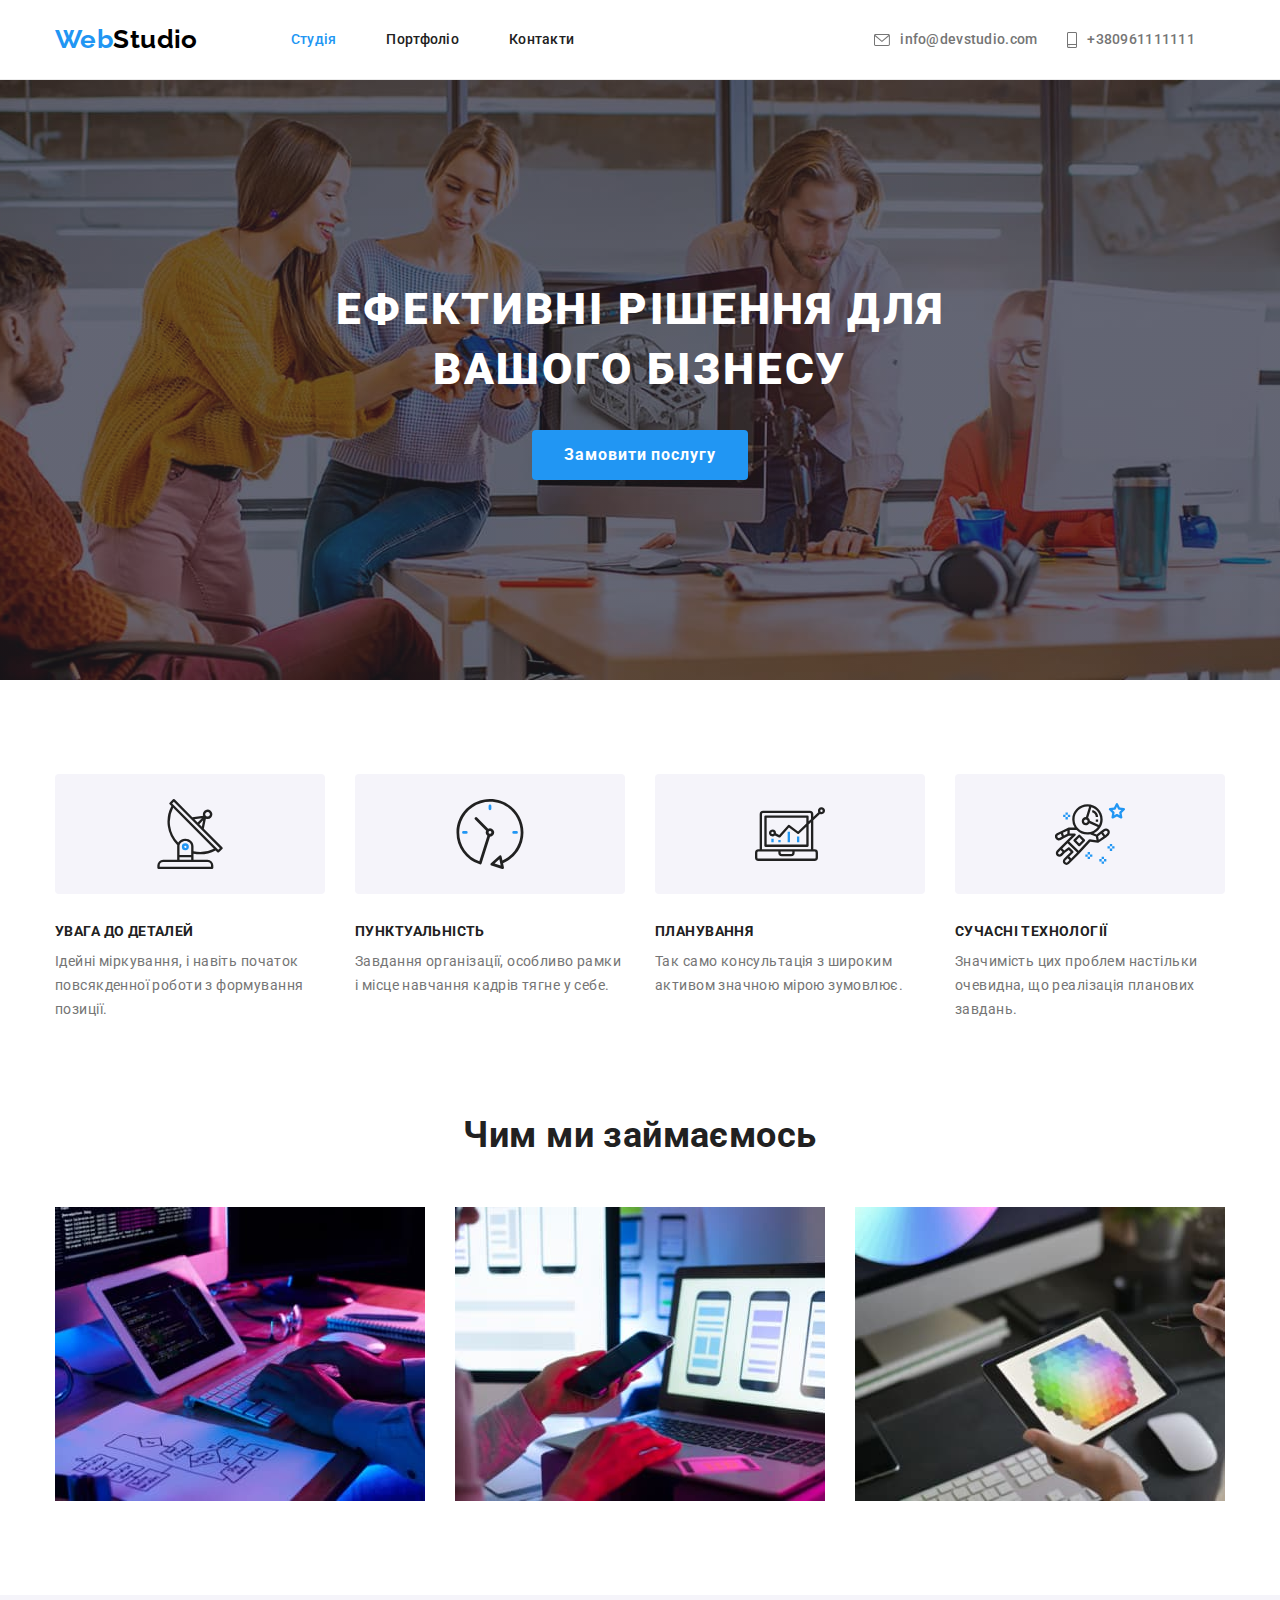
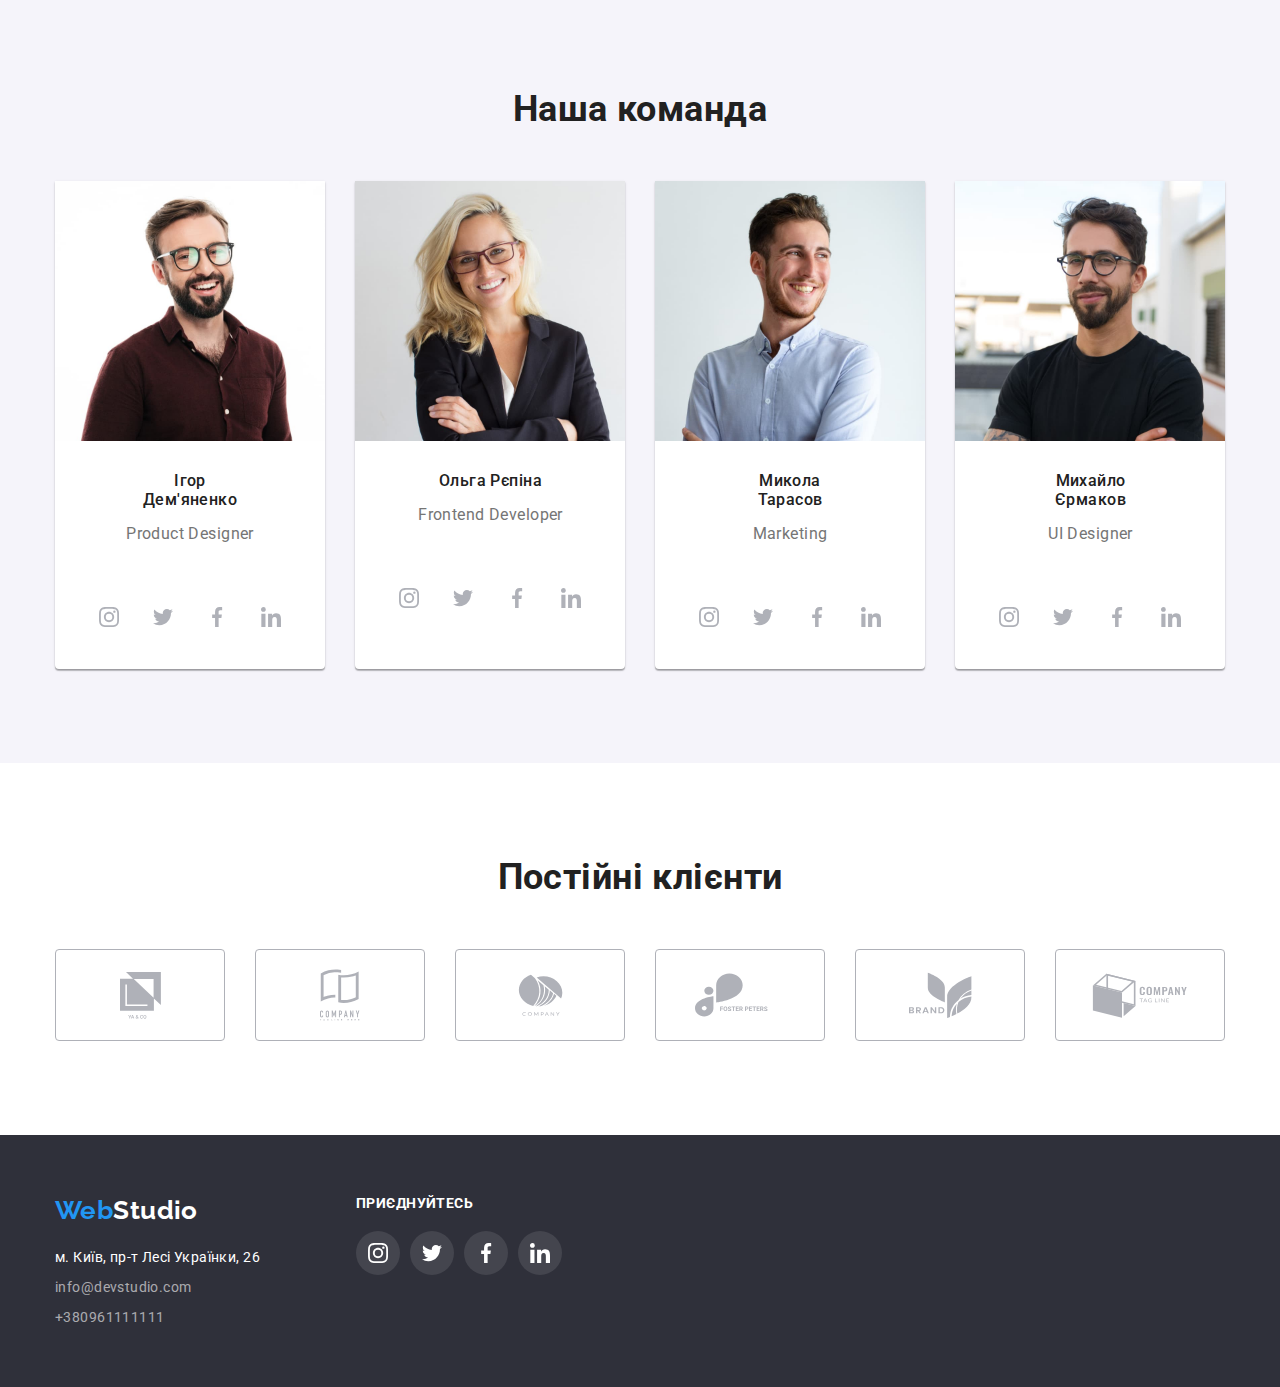
==== index.html @ bdd62e25 "cloned hw#4" ====
<!DOCTYPE html>
<html lang="uk">
  <head>
    <meta charset="UTF-8" />
    <meta http-equiv="X-UA-Compatible" content="IE=edge" />
    <meta name="viewport" content="width=device-width, initial-scale=1.0" />
    <title>Document</title>
    <link rel="preconnect" href="https://fonts.googleapis.com" />
    <link rel="preconnect" href="https://fonts.gstatic.com" crossorigin />
    <link
      href="https://fonts.googleapis.com/css2?family=Raleway:wght@700&family=Roboto:wght@400;500;700;900&display=swap"
      rel="stylesheet"
    />
    <link
      rel="stylesheet"
      href="https://cdnjs.cloudflare.com/ajax/libs/modern-normalize/1.1.0/modern-normalize.min.css"
    />
    <link rel="stylesheet" href="./css/styles.css" />
  </head>
  <body>
    <!-- HEADER -->
    <header class="header">
      <div class="container">
        <nav class="header-nav">
          <a lang="en" href="./index.html" class="logo"
            >Web<span class="logo-black">Studio</span></a
          >
          <ul class="list header-list">
            <li class="item"><a class="link current" href="">Студія</a></li>
            <li class="item"><a class="link" href="./portfolio.html">Портфоліо</a></li>
            <li class="item"><a class="link" href="">Контакти</a></li>
          </ul>
          <ul class="list header-nav">
            <li class="item">
              <a class="contacts" href="mailto:info@devstudio.com">
                <svg class="header-list-icon" width="16" height="12">
                  <use href="./images/icons.svg#icon-mail"></use>
                </svg>
                <span class="header-list-textspan">info@devstudio.com</span></a
              >
            </li>
            <li class="item">
              <a class="contacts" href="tel:+380961111111">
                <svg class="header-list-icon" width="10" height="16">
                  <use href="./images/icons.svg#icon-phone"></use>
                </svg>
                <span class="header-list-textspan">+380961111111</span></a
              >
            </li>
          </ul>
        </nav>
      </div>
    </header>
    <!-- MAIN -->
    <main>
      <!-- HERO -->
      <section class="hero">
        <div class="container">
          <h1 class="hero-title">Ефективні рішення для вашого бізнесу</h1>
          <button type="button" class="button">Замовити послугу</button>
        </div>
      </section>
      <!-- FEATURES -->
      <section class="features">
        <div class="container">
          <h2 class="advantages">Наші переваги</h2>
          <ul class="list features-list">
            <li class="features-list-item">
              <div class="features-icon">
                <svg class="features-icon-svg" width="70" height="70">
                  <use href="./images/icons.svg#icon-antenna"></use>
                </svg>
              </div>
              <h3 class="features-title">УВАГА ДО ДЕТАЛЕЙ</h3>
              <p class="features-text">
                Ідейні міркування, і навіть початок повсякденної роботи з формування позиції.
              </p>
            </li>
            <li class="features-list-item">
              <div class="features-icon">
                <svg class="features-icon-svg" width="70" height="70">
                  <use href="./images/icons.svg#icon-clock"></use>
                </svg>
              </div>
              <h3 class="features-title">ПУНКТУАЛЬНІСТЬ</h3>
              <p class="features-text">
                Завдання організації, особливо рамки і місце навчання кадрів тягне у себе.
              </p>
            </li>
            <li class="features-list-item">
              <div class="features-icon">
                <svg class="features-icon-svg" width="70" height="70">
                  <use href="./images/icons.svg#icon-diagram"></use>
                </svg>
              </div>
              <h3 class="features-title">ПЛАНУВАННЯ</h3>
              <p class="features-text">
                Так само консультація з широким активом значною мірою зумовлює.
              </p>
            </li>
            <li class="features-list-item">
              <div class="features-icon">
                <svg class="features-icon-svg" width="70" height="70">
                  <use href="./images/icons.svg#icon-astronaut"></use>
                </svg>
              </div>
              <h3 class="features-title">СУЧАСНІ ТЕХНОЛОГІЇ</h3>
              <p class="features-text">
                Значимість цих проблем настільки очевидна, що реалізація планових завдань.
              </p>
            </li>
          </ul>
        </div>
      </section>
      <!-- WORK -->
      <section class="work-section">
        <div class="container">
          <h2 class="work">Чим ми займаємось</h2>
          <ul class="list work-list">
            <li class="item">
              <img src="./images/scheme.jpg" alt="людина набирає текст за компютером" width="370" />
            </li>
            <li class="item">
              <img
                src="./images/phone.jpg"
                alt="людина перевіряє налаштування в телефоні"
                width="370"
              />
            </li>
            <li class="item">
              <img src="./images/gamma.jpg" alt="людина вибирає колір з палітри" width="370" />
            </li>
          </ul>
        </div>
      </section>
      <!-- TEAM -->
      <section class="team">
        <div class="container">
          <h2 class="team-our">Наша команда</h2>
          <ul class="list team-list">
            <li class="item">
              <img src="./images/ihor.jpg" alt="фотографія чоловіка" width="270" />
              <div class="player-one">
                <h3 class="name">Ігор Дем'яненко</h3>
                <p class="position">Product Designer</p>
              </div>
              <ul class="list team-list-social">
                <li class="team-item-social">
                  <a class="team-link-social" href="">
                    <svg width="20" height="20" class="team-social-logo">
                      <use href="./images/icons.svg#icon-instagram"></use></svg
                  ></a>
                </li>
                <li class="team-item-social">
                  <a class="team-link-social" href="">
                    <svg width="20" height="20" class="team-social-logo">
                      <use href="./images/icons.svg#icon-twitter"></use></svg
                  ></a>
                </li>
                <li class="team-item-social">
                  <a class="team-link-social" href="">
                    <svg width="20" height="20" class="team-social-logo">
                      <use href="./images/icons.svg#icon-facebook"></use></svg
                  ></a>
                </li>
                <li class="team-item-social">
                  <a class="team-link-social" href="">
                    <svg width="20" height="20" class="team-social-logo">
                      <use href="./images/icons.svg#icon-linkedin"></use></svg
                  ></a>
                </li>
              </ul>
            </li>

            <li class="item">
              <img src="./images/olga.jpg" alt="фотографія жінки" width="270" />
              <div class="player-two">
                <h3 class="name">Ольга Рєпіна</h3>
                <p class="position">Frontend Developer</p>
              </div>
              <ul class="list team-list-social">
                <li class="team-item-social">
                  <a class="team-link-social" href="">
                    <svg width="20" height="20" class="team-social-logo">
                      <use href="./images/icons.svg#icon-instagram"></use></svg
                  ></a>
                </li>
                <li class="team-item-social">
                  <a class="team-link-social" href="">
                    <svg width="20" height="20" class="team-social-logo">
                      <use href="./images/icons.svg#icon-twitter"></use></svg
                  ></a>
                </li>
                <li class="team-item-social">
                  <a class="team-link-social" href="">
                    <svg width="20" height="20" class="team-social-logo">
                      <use href="./images/icons.svg#icon-facebook"></use></svg
                  ></a>
                </li>
                <li class="team-item-social">
                  <a class="team-link-social" href="">
                    <svg width="20" height="20" class="team-social-logo">
                      <use href="./images/icons.svg#icon-linkedin"></use></svg
                  ></a>
                </li>
              </ul>
            </li>
            <li class="item">
              <img src="./images/mikola.jpg" alt="фотографія чоловіка" width="270" />
              <div class="player-three">
                <h3 class="name">Микола Тарасов</h3>
                <p class="position">Marketing</p>
              </div>
              <ul class="list team-list-social">
                <li class="team-item-social">
                  <a class="team-link-social" href="">
                    <svg width="20" height="20" class="team-social-logo">
                      <use href="./images/icons.svg#icon-instagram"></use></svg
                  ></a>
                </li>
                <li class="team-item-social">
                  <a class="team-link-social" href="">
                    <svg width="20" height="20" class="team-social-logo">
                      <use href="./images/icons.svg#icon-twitter"></use></svg
                  ></a>
                </li>
                <li class="team-item-social">
                  <a class="team-link-social" href="">
                    <svg width="20" height="20" class="team-social-logo">
                      <use href="./images/icons.svg#icon-facebook"></use></svg
                  ></a>
                </li>
                <li class="team-item-social">
                  <a class="team-link-social" href="">
                    <svg width="20" height="20" class="team-social-logo">
                      <use href="./images/icons.svg#icon-linkedin"></use></svg
                  ></a>
                </li>
              </ul>
            </li>
            <li class="item">
              <img src="./images/mihailo.jpg" alt="фотографія чоловіка" width="270" />
              <div class="player-four">
                <h3 class="name">Михайло Єрмаков</h3>
                <p class="position">UI Designer</p>
              </div>
              <ul class="list team-list-social">
                <li class="team-item-social">
                  <a class="team-link-social" href="">
                    <svg width="20" height="20" class="team-social-logo">
                      <use href="./images/icons.svg#icon-instagram"></use></svg
                  ></a>
                </li>
                <li class="team-item-social">
                  <a class="team-link-social" href="">
                    <svg width="20" height="20" class="team-social-logo">
                      <use href="./images/icons.svg#icon-twitter"></use></svg
                  ></a>
                </li>
                <li class="team-item-social">
                  <a class="team-link-social" href="">
                    <svg width="20" height="20" class="team-social-logo">
                      <use href="./images/icons.svg#icon-facebook"></use></svg
                  ></a>
                </li>
                <li class="team-item-social">
                  <a class="team-link-social" href="">
                    <svg width="20" height="20" class="team-social-logo">
                      <use href="./images/icons.svg#icon-linkedin"></use></svg
                  ></a>
                </li>
              </ul>
            </li>
          </ul>
        </div>
      </section>
      <!-- CLIENTS -->
      <section class="clients">
        <div class="container">
          <h2 class="clients-title">Постійні клієнти</h2>
          <ul class="list clients-list">
            <li class="item clients-list-item">
              <a class="clients-list-link" href=""
                ><svg class="clients-item" width="41" height="47">
                  <use class="use" href="./images/icons.svg#icon-company_1"></use></svg
              ></a>
            </li>
            <li class="item clients-list-item">
              <a class="clients-list-link" href="">
                <svg class="clients-item" width="40" height="52">
                  <use href="./images/icons.svg#icon-company_2"></use></svg
              ></a>
            </li>
            <li class="item clients-list-item">
              <a class="clients-list-link" href="">
                <svg class="clients-item" width="45" height="42">
                  <use href="./images/icons.svg#icon-company_3"></use></svg
              ></a>
            </li>
            <li class="item clients-list-item">
              <a class="clients-list-link" href="">
                <svg class="clients-item" width="90" height="46">
                  <use href="./images/icons.svg#icon-company_6"></use></svg
              ></a>
            </li>
            <li class="item clients-list-item">
              <a class="clients-list-link" href="">
                <svg class="clients-item" width="63" height="47">
                  <use href="./images/icons.svg#icon-company_4"></use></svg
              ></a>
            </li>
            <li class="item clients-list-item">
              <a class="clients-list-link" href="">
                <svg class="clients-item" width="104" height="45">
                  <use href="./images/icons.svg#icon-company_5"></use></svg
              ></a>
            </li>
          </ul>
        </div>
      </section>
    </main>
    <!-- FOOTER -->
    <footer class="footer">
      <div class="container footer-common-container">
        <div class="footer-nav-left">
          <a lang="en" href="./index.html" class="logo-footer"
            >Web<span class="logo-white">Studio</span></a
          >
          <address>
            <ul class="footer-list-left list">
              <li>
                <a
                  class="footer-adress-geo"
                  href="https://www.google.com/maps/place/%D0%B1%D1%83%D0%BB.+%D0%9B%D0%B5%D1%81%D0%B8+%D0%A3%D0%BA%D1%80%D0%B0%D0%B8%D0%BD%D0%BA%D0%B8,+26,+%D0%9A%D0%B8%D0%B5%D0%B2,+02000/@50.4265807,30.5361971,17z/data=!3m1!4b1!4m5!3m4!1s0x40d4cf0e033ecbe9:0x57a4dffefec77da0!8m2!3d50.4265807!4d30.5383858"
                  target="_blank"
                  rel="noopener noreferrer"
                  >м. Київ, пр-т Лесі Українки, 26</a
                >
              </li>
              <li>
                <a href="mailto:info@devstudio.com" class="footer-adress-mail"
                  >info@devstudio.com</a
                >
              </li>
              <li><a href="tel:+380961111111" class="footer-adress-tel">+380961111111</a></li>
            </ul>
          </address>
        </div>
        <div class="footer-nav-right">
          <h3 class="footer-title-right">Приєднуйтесь</h3>
          <ul class="footer-list-right list">
            <li class="item footer-item-social">
              <a class="footer-link-social" href="">
                <svg class="footer-item-icon" width="20" height="20">
                  <use href="./images/icons.svg#icon-instagram"></use></svg
              ></a>
            </li>
            <li class="item footer-item-social">
              <a class="footer-link-social" href="">
                <svg class="footer-item-icon" width="20" height="20">
                  <use href="./images/icons.svg#icon-twitter"></use></svg
              ></a>
            </li>
            <li class="item footer-item-social">
              <a class="footer-link-social" href="">
                <svg class="footer-item-icon" width="20" height="20">
                  <use href="./images/icons.svg#icon-facebook"></use></svg
              ></a>
            </li>
            <li class="item footer-item-social">
              <a class="footer-link-social" href="">
                <svg class="footer-item-icon" width="20" height="20">
                  <use href="./images/icons.svg#icon-linkedin"></use></svg
              ></a>
            </li>
          </ul>
        </div>
      </div>
    </footer>
  </body>
</html>
---- css/styles.css ----
:root {
  --primary-text-color: #212121;
  --title-text-color: #757575;
  --accent-color: #2196f3;
  --secondary-text-color: #ffffff;
  --secondary-bkg-color: #f5f4fa;
  --secondary-logo-color: #000000;
  --primary-telmail-color: rgba(255, 255, 255, 0.6);
  --additional-items-color: #afb1b8;
}
body {
  box-sizing: border-box;
  font-size: 14px;
  margin: 0;
  padding: 0;
  color: var(--primary-text-color);
  font-family: 'Roboto', sans-serif;
  letter-spacing: 0.03em;
}
h1,
h2,
h3,
h4,
h5,
h6,
p {
  margin: 0;
}
html,
body {
  margin: 0;
  padding: 0;
}
img {
  display: block;
  max-width: 100%;
  height: auto;
  margin: 0;
}
.container {
  margin-left: auto;
  margin-right: auto;
  width: 1200px;
  padding: 0 15px;
}
/* HEADER */
.header {
  background-color: var(--secondary-text-color);
  border-bottom: 1px solid #ececec;
  height: 80px;
}
.header-list .link {
  display: block;
  padding-top: 32px;
  padding-bottom: 32px;
}

.header-nav .contacts {
  display: flex;
  padding-top: 32px;
  padding-bottom: 32px;
  align-items: center;
}
.list {
  list-style: none;
  padding: 0;
  margin: 0;
}

.logo {
  display: block;
  color: var(--accent-color);
  text-decoration: none;
  font-family: Raleway, sans-serif;
  font-weight: 700;
  font-size: 26px;
  line-height: 1.19;
  padding-top: 24px;
  padding-bottom: 25px;
}
.link.current {
  color: var(--accent-color);
  text-decoration: none;
}
.logo-black {
  color: var(--secondary-logo-color);
}
.header-list {
  display: flex;
  margin-left: 93px;
}

.header-list .item:not(:last-child) {
  margin-right: 50px;
}
.header-nav {
  display: flex;
  align-items: center;
}
.link {
  color: var(--primary-text-color);
  text-decoration: none;
  letter-spacing: 0.02em;
  font-weight: 500;
  font-size: 14px;
  line-height: 1.14;
}

.link:hover,
.link:focus {
  color: var(--accent-color);
}
.header-nav {
  display: flex;
  margin-left: auto;
}
.header-nav .item {
  margin-right: 30px;
}
.contacts {
  color: var(--title-text-color);
  text-decoration: none;
  letter-spacing: 0.02em;
  font-weight: 500;
  font-size: 14px;
  line-height: 1.14;
}

.contacts:hover,
.contacts:focus {
  color: var(--accent-color);
}
.contacts-icon {
  margin-right: 10px;
}
.contacts:hover .header-list-icon,
.contacts:focus .header-list-icon {
  fill: var(--accent-color);
}
.header-list-icon {
  margin-right: 10px;
  fill: var(--title-text-color);
}
/* MAIN HERO */
.hero {
  max-width: 1600px;
  height: 600px;
  margin: 0 auto;
  background-image: linear-gradient(to right, rgba(47, 48, 58, 0.4), rgba(47, 48, 58, 0.4)),
    url(../images/overlay.jpg);
  background-repeat: no-repeat;
  background-position: center;
  background-size: cover;
  text-align: center;
  padding-top: 200px;
  padding-bottom: 200px;
  background-color: #2f303a;
}

.hero-title {
  color: var(--secondary-text-color);
  font-weight: 900;
  font-size: 44px;
  line-height: 1.36;

  letter-spacing: 0.06em;
  text-transform: uppercase;
  margin: auto;
  width: 696px;
}
.button {
  color: var(--secondary-text-color);
  background-color: var(--accent-color);
  font-weight: 700;
  font-size: 16px;
  line-height: 1.88;
  cursor: pointer;
  align-items: center;
  text-align: center;
  letter-spacing: 0.06em;
  font-family: inherit;
  border-radius: 4px;
  padding: 10px 32px;
  min-width: 216px;
  border: 0px;
  margin-top: 30px;
}
.button:hover,
.button:focus {
  color: var(--secondary-text-color);
  background-color: #188ce8;
}
/* FEATURES */

.features {
  padding-top: 94px;
  padding-bottom: 94px;
}
.features-list {
  display: flex;
}
.features-list-item {
  display: block;
  width: 270px;
  border-radius: 4px;
}
.features-list-item:not(:last-child) {
  margin-right: 30px;
}
.features-icon {
  display: flex;
  justify-content: center;
  align-items: center;
  width: 270px;
  height: 120px;
  margin-bottom: 30px;
  background-color: var(--secondary-bkg-color);
  border-radius: 4px;
}


.advantages {
  visibility: hidden;
  pointer-events: none;
  position: absolute;
}
.features-title {
  font-size: 14px;
  line-height: 1.14;
  text-transform: uppercase;
  margin-top: 0;
  margin-bottom: 10px;
}
.features-text {
  color: var(--title-text-color);
  font-size: 14px;
  line-height: 1.7;
  margin-top: 0;
  margin-bottom: 0;
}
/* WORKS */

.work {
  font-size: 36px;
  line-height: 1.16;
  text-align: center;
  margin-top: 0;
  margin-bottom: 50px;
}
.work-section {
  padding-bottom: 94px;
}
.work-list {
  display: flex;
}
.work-list .item {
  margin-right: 30px;
}
.work-list .item:nth-child(3n) {
  margin-right: 0;
}
/* TEAM */

.team-our {
  font-size: 36px;
  line-height: 1.16;
  text-align: center;
  padding-bottom: 0;
  margin-top: 0;
  margin-bottom: 50px;
}
.player-one,
.player-three {
  padding: 30px 70px;
}
.player-two {
  padding: 30px 61px 30px 62px;
}
.player-four {
  padding: 30px 62px 30px 63px;
}
.team {
  padding-bottom: 94px;
  padding-top: 94px;
}
.team-list {
  display: flex;
}
.team-list .item {
  margin-right: 30px;
  background-color: var(--secondary-text-color);
  box-shadow: 0px 1px 3px rgba(0, 0, 0, 0.12), 0px 1px 1px rgba(0, 0, 0, 0.14), 0px 2px 1px rgba(0, 0, 0, 0.2);
  border-radius: 0px 0px 4px 4px;
}
.team-list .item:nth-child(4n) {
  margin-right: 0;
}
.position {
  margin-top: 10px;
}
.team:nth-child(2n) {
  background-color: var(--secondary-bkg-color);
}
.name {
  font-weight: 500;
  font-size: 16px;
  line-height: 1.19;
  text-align: center;
}
.position {
  color: var(--title-text-color);
  font-size: 16px;
  line-height: 1.9;
  text-align: center;
}
.team-list-social {
  display: flex;
  justify-content: center;
  padding: 16px 32px 30px 32px;
  gap: 10px;
}
 .team-link-social {
  fill: var(--additional-items-color);
  display: flex;
  justify-content: center;
  align-items: center;
  width: 44px;
  height: 44px;
}
.team-link-social:hover,
.team-link-social:focus {
  fill: var(--secondary-text-color);
  border-radius: 50%;
  background-color: var(--accent-color);
}

/* CLIENTS */
.clients {
  padding: 94px 0;
}
.clients-title {
  font-size: 36px;
  line-height: 1.16;
  text-align: center;
  margin-bottom: 50px;
}
.clients-list {
  display: flex;
}
.clients-list-link {
  display: flex;
  justify-content: center;
  align-items: center;
  width: 170px;
  height: 92px;
  border: 1px solid var(--additional-items-color);
  border-radius: 4px;
}
.clients-list-item + .clients-list-item {
  margin-left: 30px;
}
.clients .clients-item {
  fill: var(--additional-items-color);
}
.clients-list-link:hover,
.clients-list-link:focus {
  border: 1px solid var(--accent-color);
}
.clients-list-link:hover .clients-item,
.clients-list-link:focus .clients-item {
  fill: var(--accent-color);
}

/* FOOTER */
.footer-list-left {
  display: inline-block;
  font-weight: 400;
  font-size: 14px;
  line-height: 1.7;
  letter-spacing: 0.03em;
  font-style: normal;
}
.footer-common-container {
  display: flex;
}
.footer {
  padding: 60px 0 60px 0;
  background-color: #2f303a;
}
.footer-adress-mail {
  display: block;
  width: 231px;
  height: 21px;
  color: var(--primary-telmail-color);
  text-decoration: none;
  margin-bottom: 9px;
}
.footer-adress-tel {
  display: block;
  width: 231px;
  height: 21px;
  color: var(--primary-telmail-color);
  text-decoration: none;
}
.logo-white {
  margin-bottom: 20px;
  color: var(--secondary-text-color);
  display: inline-block;
}
.logo-footer {
  display: inline-block;
  width: 145px;
  height: 31px;
  color: var(--accent-color);
  text-decoration: none;
  font-family: 'Raleway', sans-serif;
  font-weight: 700;
  font-size: 26px;
  line-height: 1.19;
  margin-bottom: 20px;
}
.footer-nav-right {
  margin-left: 70px;
}
.footer-list-right {
  display: flex;
  width: 206px;
}
.footer-item-icon {
  fill: var(--secondary-text-color);
}
.footer-link-social {
  
  display: flex;
  justify-content: center;
  align-items: center;
  width: 44px;
  height: 44px;
}
.footer-link-social:hover,
.footer-link-social:focus {
  background-color: var(--accent-color);
  border-radius: 50%;
}
.footer-list-right .item {
  display: inline-block;
  min-width: 44px;
  min-height: 44px;
  background-repeat: no-repeat;
  background-position: center;
  background-size: contain;
  background-color: rgba(255, 255, 255, 0.1);
  border-radius: 50%;
  background-position: center;
}
.footer-list-right .item + .item {
  margin-left: 10px;
}
.footer-adress-geo {
  display: inline-block;
  width: 231px;
  height: 21px;
  margin-bottom: 9px;
  color: var(--secondary-text-color);
    text-decoration: none;
}
.footer-title-right {
  margin-top: 0;
  font-style: normal;
  font-weight: 700;
  font-size: 14px;
  line-height: 16px;
  letter-spacing: 0.03em;
  text-transform: uppercase;
  margin-bottom: 20px;
  color: #ffffff;
}

/* PORTFOLIO */
.portfolio-title {
}
.upper-list {
  display: flex;
  justify-content: center;
}
.upper-list .item {
  margin-left: 8px;
  margin-bottom: 50px;
}
.upper-list .item:hover,
.upper-list .item:focus {
  border-radius: 4px;
  box-shadow: 0px 3px 1px rgba(0, 0, 0, 0.1), 0px 1px 2px rgba(0, 0, 0, 0.08),
    0px 2px 2px rgba(0, 0, 0, 0.12);
}
.border {
  border: 1px solid #eeeeee;
  border-top: 0;
  padding: 20px 24px;
}
.upper-list .item + .item {
  margin-right: 0;
}
.portfolio-section {
  padding-top: 94px;
  padding-bottom: 94px;
}
.lower-list {
  display: flex;
  flex-wrap: wrap;
}
.lower-list .item {
  width: 370px;
  margin-right: 30px;
  margin-bottom: 30px;
}
.lower-list .reference {
  display: block;
}
.lower-list .reference:hover,
.lower-list .reference:focus {
  box-shadow: 0px 1px 1px rgba(0, 0, 0, 0.12), 0px 4px 4px rgba(0, 0, 0, 0.06),
    1px 4px 6px rgba(0, 0, 0, 0.16);
}
.lower-list .item:nth-child(3n) {
  margin-right: 0;
}
.lower-list .item:nth-last-child(-n + 3) {
  margin-bottom: 0;
}
.img {
  display: block;
  margin-bottom: 0;
}
.portfolio-list {
  color: var(--primary-text-color);
  background-color: var(--secondary-bkg-color);
  font-family: inherit;
  font-weight: 500;
  font-size: 16px;
  line-height: 1.62;
  text-align: center;
  letter-spacing: 0.03em;
  cursor: pointer;
  border: 0;
  border-radius: 4px;
  padding: 6px 22px;
}
.portfolio-list:hover,
.portfolio-list:focus {
  color: var(--secondary-text-color);
  background-color: var(--accent-color);
}
.portfolio-hidden {
  visibility: hidden;
  pointer-events: none;
  position: absolute;
}
.portfolio-title {
  font-size: 18px;
  line-height: 2;
  letter-spacing: 0.06em;
  color: var(--primary-text-color);
}
.portfolio-text {
  font-size: 16px;
  line-height: 1.9;
  letter-spacing: 0.03em;
  color: var(--title-text-color);
}
.reference {
  text-decoration: none;
}
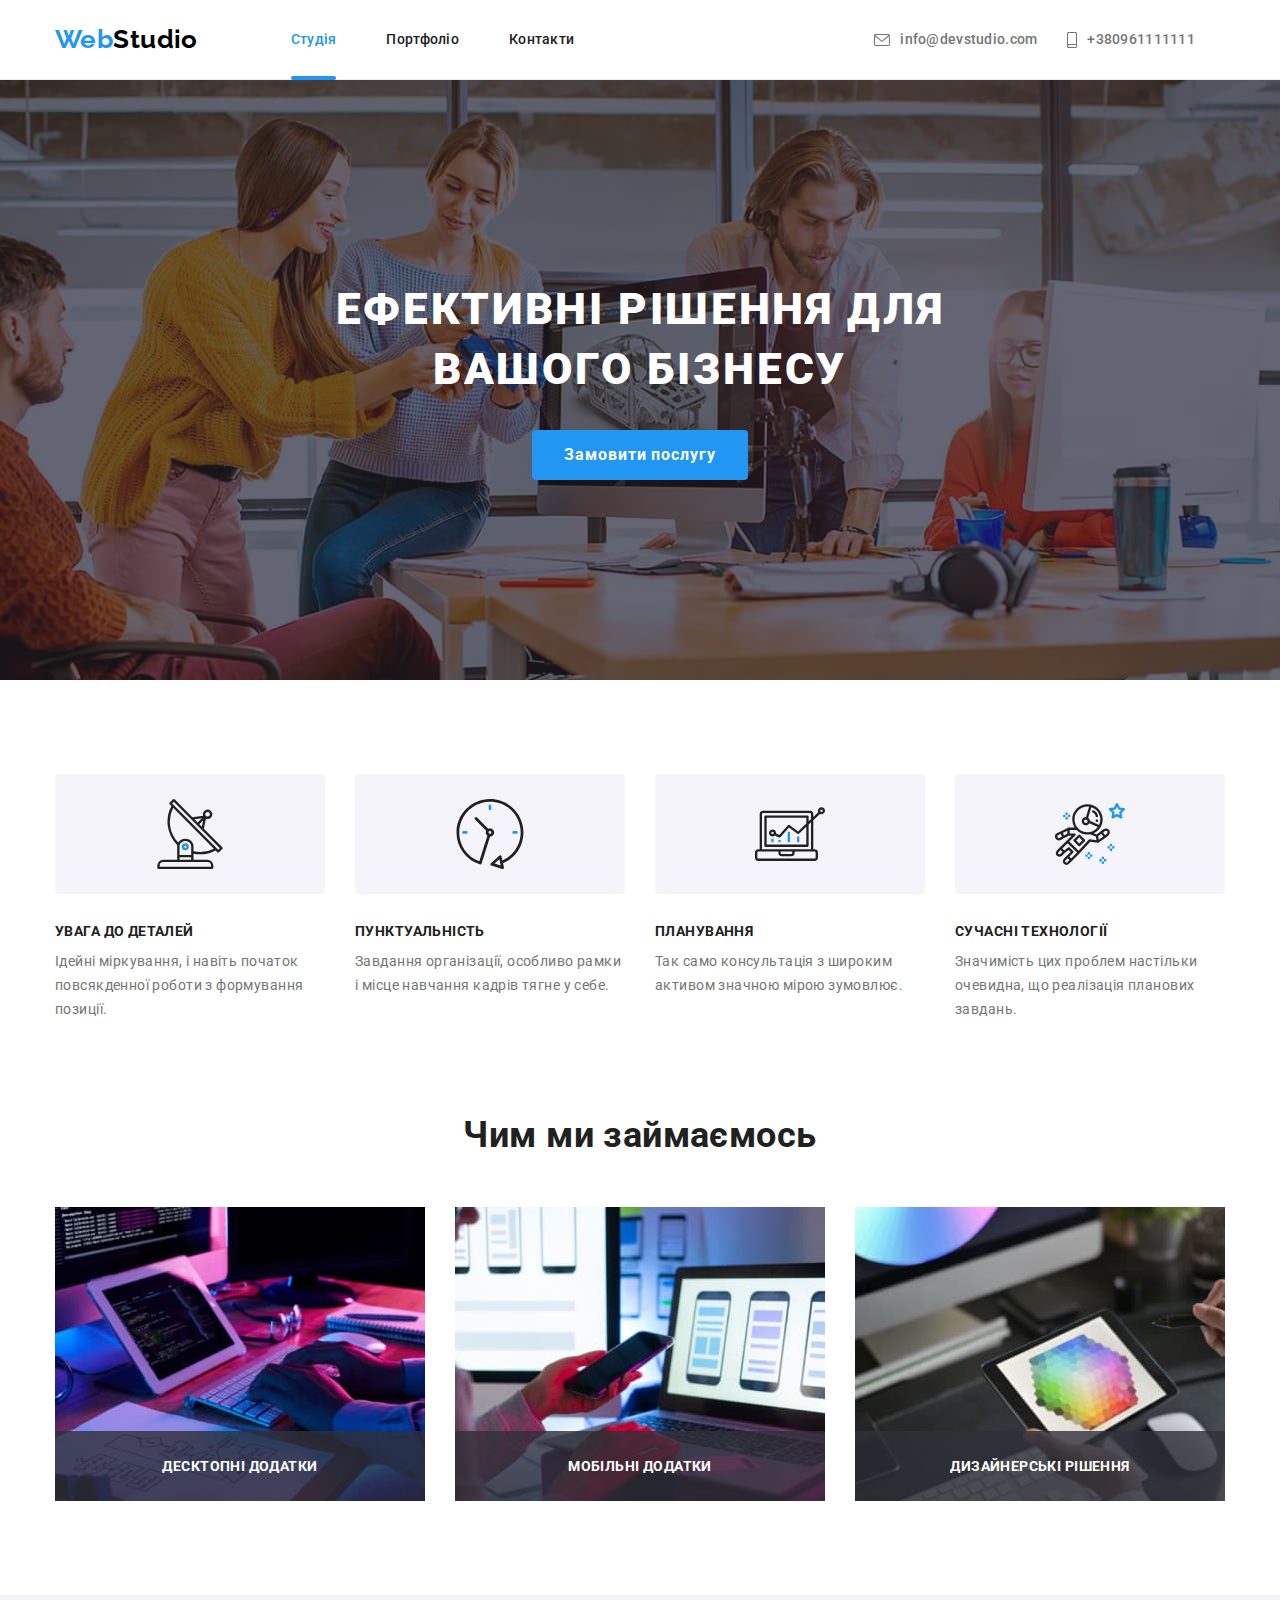
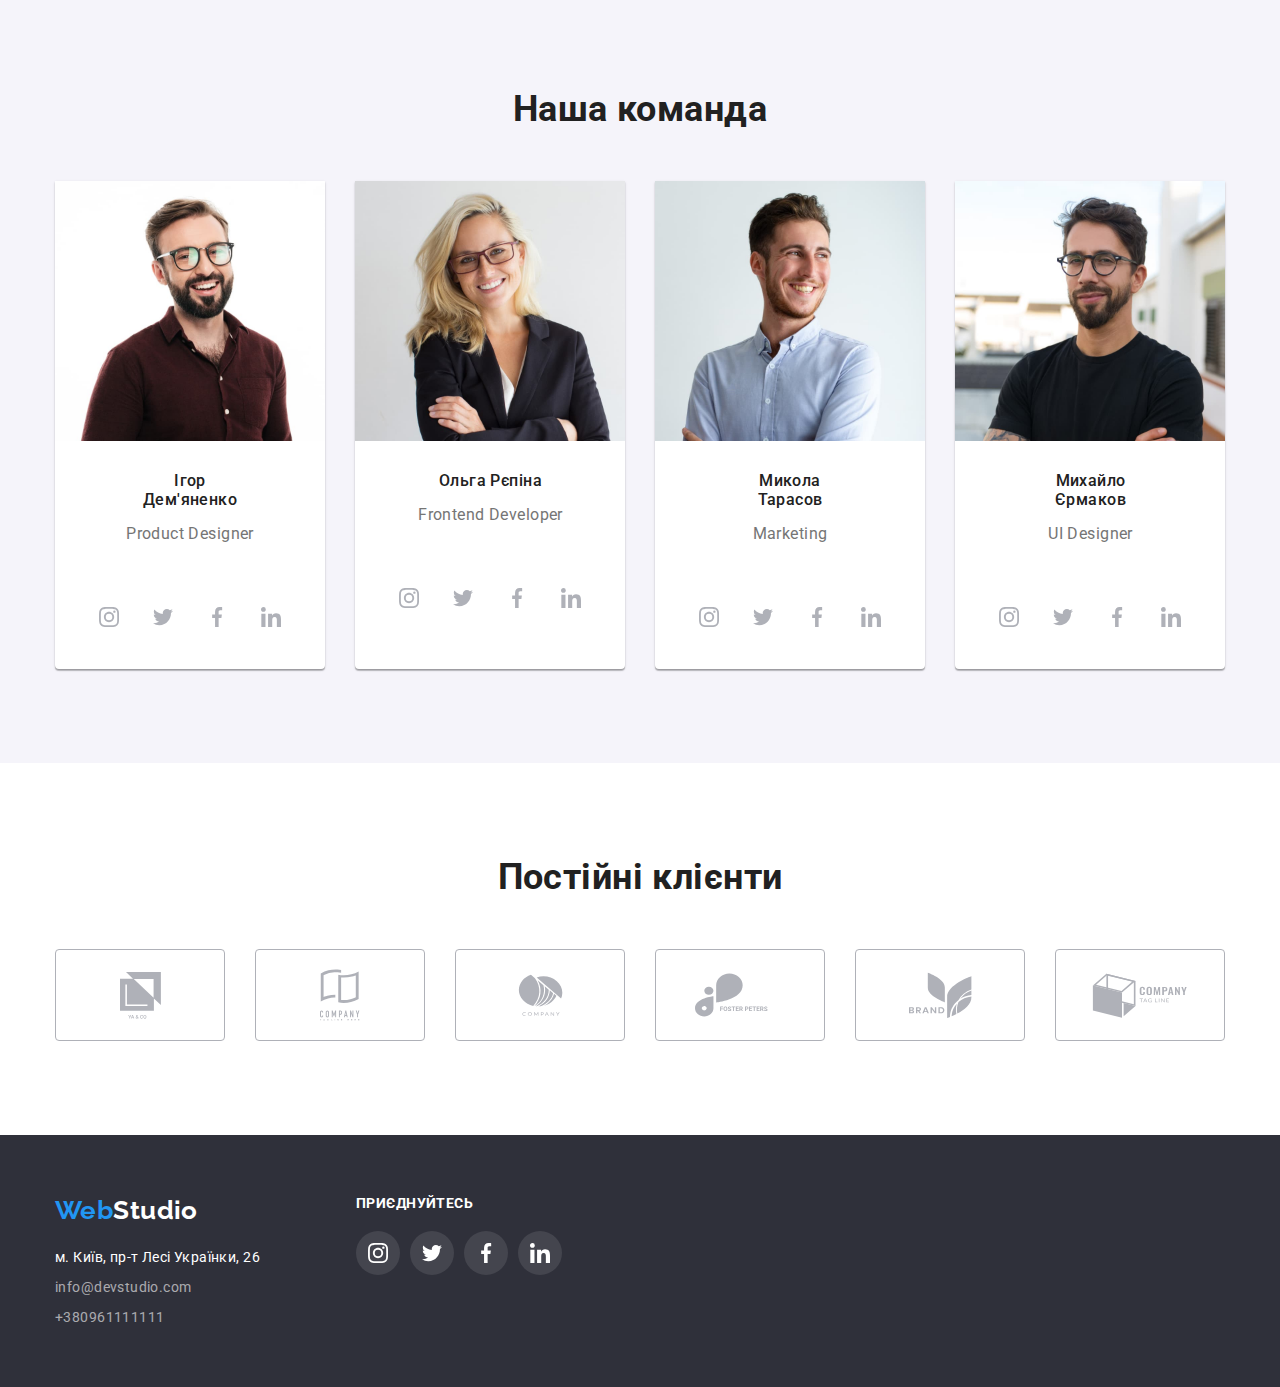
==== commit 24f96215: "HW#5 before check" ====
--- a/index.html
+++ b/index.html
@@ -57,7 +57,7 @@
       <section class="hero">
         <div class="container">
           <h1 class="hero-title">Ефективні рішення для вашого бізнесу</h1>
-          <button type="button" class="button">Замовити послугу</button>
+          <button data-modal-open type="button" class="button">Замовити послугу</button>
         </div>
       </section>
       <!-- FEATURES -->
@@ -118,17 +118,15 @@
           <h2 class="work">Чим ми займаємось</h2>
           <ul class="list work-list">
             <li class="item">
-              <img src="./images/scheme.jpg" alt="людина набирає текст за компютером" width="370" />
-            </li>
-            <li class="item">
-              <img
-                src="./images/phone.jpg"
-                alt="людина перевіряє налаштування в телефоні"
-                width="370"
-              />
-            </li>
-            <li class="item">
-              <img src="./images/gamma.jpg" alt="людина вибирає колір з палітри" width="370" />
+              <img class="work-section-image" src="./images/scheme.jpg" alt="людина набирає текст за компютером" width="370" />
+              <h3 class="work-section-title">Десктопні додатки</h3>
+            </li>
+            <li class="item">
+              <img class="work-section-image" src="./images/phone.jpg" alt="людина перевіряє налаштування в телефоні" width="370"/>
+              <h3 class="work-section-title">Мобільні додатки</h3>
+            <li class="item">
+              <img class="work-section-image" src="./images/gamma.jpg" alt="людина вибирає колір з палітри" width="370" />
+              <h3 class="work-section-title">Дизайнерські рішення</h3>
             </li>
           </ul>
         </div>
@@ -148,26 +146,22 @@
                 <li class="team-item-social">
                   <a class="team-link-social" href="">
                     <svg width="20" height="20" class="team-social-logo">
-                      <use href="./images/icons.svg#icon-instagram"></use></svg
-                  ></a>
-                </li>
-                <li class="team-item-social">
-                  <a class="team-link-social" href="">
-                    <svg width="20" height="20" class="team-social-logo">
-                      <use href="./images/icons.svg#icon-twitter"></use></svg
-                  ></a>
-                </li>
-                <li class="team-item-social">
-                  <a class="team-link-social" href="">
-                    <svg width="20" height="20" class="team-social-logo">
-                      <use href="./images/icons.svg#icon-facebook"></use></svg
-                  ></a>
-                </li>
-                <li class="team-item-social">
-                  <a class="team-link-social" href="">
-                    <svg width="20" height="20" class="team-social-logo">
-                      <use href="./images/icons.svg#icon-linkedin"></use></svg
-                  ></a>
+                      <use href="./images/icons.svg#icon-instagram"></use></svg></a>
+                </li>
+                <li class="team-item-social">
+                  <a class="team-link-social" href="">
+                    <svg width="20" height="20" class="team-social-logo">
+                      <use href="./images/icons.svg#icon-twitter"></use></svg></a>
+                </li>
+                <li class="team-item-social">
+                  <a class="team-link-social" href="">
+                    <svg width="20" height="20" class="team-social-logo">
+                      <use href="./images/icons.svg#icon-facebook"></use></svg></a>
+                </li>
+                <li class="team-item-social">
+                  <a class="team-link-social" href="">
+                    <svg width="20" height="20" class="team-social-logo">
+                      <use href="./images/icons.svg#icon-linkedin"></use></svg></a>
                 </li>
               </ul>
             </li>
@@ -182,26 +176,22 @@
                 <li class="team-item-social">
                   <a class="team-link-social" href="">
                     <svg width="20" height="20" class="team-social-logo">
-                      <use href="./images/icons.svg#icon-instagram"></use></svg
-                  ></a>
-                </li>
-                <li class="team-item-social">
-                  <a class="team-link-social" href="">
-                    <svg width="20" height="20" class="team-social-logo">
-                      <use href="./images/icons.svg#icon-twitter"></use></svg
-                  ></a>
-                </li>
-                <li class="team-item-social">
-                  <a class="team-link-social" href="">
-                    <svg width="20" height="20" class="team-social-logo">
-                      <use href="./images/icons.svg#icon-facebook"></use></svg
-                  ></a>
-                </li>
-                <li class="team-item-social">
-                  <a class="team-link-social" href="">
-                    <svg width="20" height="20" class="team-social-logo">
-                      <use href="./images/icons.svg#icon-linkedin"></use></svg
-                  ></a>
+                      <use href="./images/icons.svg#icon-instagram"></use></svg></a>
+                </li>
+                <li class="team-item-social">
+                  <a class="team-link-social" href="">
+                    <svg width="20" height="20" class="team-social-logo">
+                      <use href="./images/icons.svg#icon-twitter"></use></svg></a>
+                </li>
+                <li class="team-item-social">
+                  <a class="team-link-social" href="">
+                    <svg width="20" height="20" class="team-social-logo">
+                      <use href="./images/icons.svg#icon-facebook"></use></svg></a>
+                </li>
+                <li class="team-item-social">
+                  <a class="team-link-social" href="">
+                    <svg width="20" height="20" class="team-social-logo">
+                      <use href="./images/icons.svg#icon-linkedin"></use></svg></a>
                 </li>
               </ul>
             </li>
@@ -215,26 +205,22 @@
                 <li class="team-item-social">
                   <a class="team-link-social" href="">
                     <svg width="20" height="20" class="team-social-logo">
-                      <use href="./images/icons.svg#icon-instagram"></use></svg
-                  ></a>
-                </li>
-                <li class="team-item-social">
-                  <a class="team-link-social" href="">
-                    <svg width="20" height="20" class="team-social-logo">
-                      <use href="./images/icons.svg#icon-twitter"></use></svg
-                  ></a>
-                </li>
-                <li class="team-item-social">
-                  <a class="team-link-social" href="">
-                    <svg width="20" height="20" class="team-social-logo">
-                      <use href="./images/icons.svg#icon-facebook"></use></svg
-                  ></a>
-                </li>
-                <li class="team-item-social">
-                  <a class="team-link-social" href="">
-                    <svg width="20" height="20" class="team-social-logo">
-                      <use href="./images/icons.svg#icon-linkedin"></use></svg
-                  ></a>
+                      <use href="./images/icons.svg#icon-instagram"></use></svg></a>
+                </li>
+                <li class="team-item-social">
+                  <a class="team-link-social" href="">
+                    <svg width="20" height="20" class="team-social-logo">
+                      <use href="./images/icons.svg#icon-twitter"></use></svg></a>
+                </li>
+                <li class="team-item-social">
+                  <a class="team-link-social" href="">
+                    <svg width="20" height="20" class="team-social-logo">
+                      <use href="./images/icons.svg#icon-facebook"></use></svg></a>
+                </li>
+                <li class="team-item-social">
+                  <a class="team-link-social" href="">
+                    <svg width="20" height="20" class="team-social-logo">
+                      <use href="./images/icons.svg#icon-linkedin"></use></svg></a>
                 </li>
               </ul>
             </li>
@@ -248,26 +234,22 @@
                 <li class="team-item-social">
                   <a class="team-link-social" href="">
                     <svg width="20" height="20" class="team-social-logo">
-                      <use href="./images/icons.svg#icon-instagram"></use></svg
-                  ></a>
-                </li>
-                <li class="team-item-social">
-                  <a class="team-link-social" href="">
-                    <svg width="20" height="20" class="team-social-logo">
-                      <use href="./images/icons.svg#icon-twitter"></use></svg
-                  ></a>
-                </li>
-                <li class="team-item-social">
-                  <a class="team-link-social" href="">
-                    <svg width="20" height="20" class="team-social-logo">
-                      <use href="./images/icons.svg#icon-facebook"></use></svg
-                  ></a>
-                </li>
-                <li class="team-item-social">
-                  <a class="team-link-social" href="">
-                    <svg width="20" height="20" class="team-social-logo">
-                      <use href="./images/icons.svg#icon-linkedin"></use></svg
-                  ></a>
+                      <use href="./images/icons.svg#icon-instagram"></use></svg></a>
+                </li>
+                <li class="team-item-social">
+                  <a class="team-link-social" href="">
+                    <svg width="20" height="20" class="team-social-logo">
+                      <use href="./images/icons.svg#icon-twitter"></use></svg></a>
+                </li>
+                <li class="team-item-social">
+                  <a class="team-link-social" href="">
+                    <svg width="20" height="20" class="team-social-logo">
+                      <use href="./images/icons.svg#icon-facebook"></use></svg></a>
+                </li>
+                <li class="team-item-social">
+                  <a class="team-link-social" href="">
+                    <svg width="20" height="20" class="team-social-logo">
+                      <use href="./images/icons.svg#icon-linkedin"></use></svg></a>
                 </li>
               </ul>
             </li>
@@ -282,38 +264,32 @@
             <li class="item clients-list-item">
               <a class="clients-list-link" href=""
                 ><svg class="clients-item" width="41" height="47">
-                  <use class="use" href="./images/icons.svg#icon-company_1"></use></svg
-              ></a>
+                  <use class="use" href="./images/icons.svg#icon-company_1"></use></svg></a>
             </li>
             <li class="item clients-list-item">
               <a class="clients-list-link" href="">
                 <svg class="clients-item" width="40" height="52">
-                  <use href="./images/icons.svg#icon-company_2"></use></svg
-              ></a>
+                  <use href="./images/icons.svg#icon-company_2"></use></svg></a>
             </li>
             <li class="item clients-list-item">
               <a class="clients-list-link" href="">
                 <svg class="clients-item" width="45" height="42">
-                  <use href="./images/icons.svg#icon-company_3"></use></svg
-              ></a>
+                  <use href="./images/icons.svg#icon-company_3"></use></svg></a>
             </li>
             <li class="item clients-list-item">
               <a class="clients-list-link" href="">
                 <svg class="clients-item" width="90" height="46">
-                  <use href="./images/icons.svg#icon-company_6"></use></svg
-              ></a>
+                  <use href="./images/icons.svg#icon-company_6"></use></svg></a>
             </li>
             <li class="item clients-list-item">
               <a class="clients-list-link" href="">
                 <svg class="clients-item" width="63" height="47">
-                  <use href="./images/icons.svg#icon-company_4"></use></svg
-              ></a>
+                  <use href="./images/icons.svg#icon-company_4"></use></svg></a>
             </li>
             <li class="item clients-list-item">
               <a class="clients-list-link" href="">
                 <svg class="clients-item" width="104" height="45">
-                  <use href="./images/icons.svg#icon-company_5"></use></svg
-              ></a>
+                  <use href="./images/icons.svg#icon-company_5"></use></svg ></a>
             </li>
           </ul>
         </div>
@@ -352,30 +328,34 @@
             <li class="item footer-item-social">
               <a class="footer-link-social" href="">
                 <svg class="footer-item-icon" width="20" height="20">
-                  <use href="./images/icons.svg#icon-instagram"></use></svg
-              ></a>
+                  <use href="./images/icons.svg#icon-instagram"></use></svg></a>
             </li>
             <li class="item footer-item-social">
               <a class="footer-link-social" href="">
                 <svg class="footer-item-icon" width="20" height="20">
-                  <use href="./images/icons.svg#icon-twitter"></use></svg
-              ></a>
+                  <use href="./images/icons.svg#icon-twitter"></use></svg></a>
             </li>
             <li class="item footer-item-social">
               <a class="footer-link-social" href="">
                 <svg class="footer-item-icon" width="20" height="20">
-                  <use href="./images/icons.svg#icon-facebook"></use></svg
-              ></a>
+                  <use href="./images/icons.svg#icon-facebook"></use></svg></a>
             </li>
             <li class="item footer-item-social">
               <a class="footer-link-social" href="">
                 <svg class="footer-item-icon" width="20" height="20">
-                  <use href="./images/icons.svg#icon-linkedin"></use></svg
-              ></a>
+                  <use href="./images/icons.svg#icon-linkedin"></use></svg></a>
             </li>
           </ul>
         </div>
       </div>
     </footer>
+    
+      <div class="backdrop is-hidden" data-modal>
+        <div class=" hero-modal-button">
+          <button class="backdrop-close-button" data-modal-close type="button"><svg width="18" height="18"><use href="./images/icons.svg#closecross"></use></svg></button>
+        </div>
+      </div>
+    
+    <script src="./js/modal.js"></script>
   </body>
 </html>
--- a/css/styles.css
+++ b/css/styles.css
@@ -7,6 +7,8 @@
   --secondary-logo-color: #000000;
   --primary-telmail-color: rgba(255, 255, 255, 0.6);
   --additional-items-color: #afb1b8;
+
+  --trns: 250ms cubic-bezier(0.4, 0, 0.2, 1);
 }
 body {
   box-sizing: border-box;
@@ -54,6 +56,20 @@
   padding-top: 32px;
   padding-bottom: 32px;
 }
+.header-list .current {
+  position: relative;
+}
+.current::after {
+  position: absolute;
+  content: '';
+  bottom: 0;
+  left: 0;
+  width: 100%;
+  height: 4px;
+
+  background-color: var(--accent-color);
+  border-radius: 2px;
+}
 
 .header-nav .contacts {
   display: flex;
@@ -104,6 +120,8 @@
   font-weight: 500;
   font-size: 14px;
   line-height: 1.14;
+
+  transition: color var(--trns);
 }
 
 .link:hover,
@@ -124,6 +142,8 @@
   font-weight: 500;
   font-size: 14px;
   line-height: 1.14;
+
+  transition: color var(--trns);
 }
 
 .contacts:hover,
@@ -140,6 +160,8 @@
 .header-list-icon {
   margin-right: 10px;
   fill: var(--title-text-color);
+
+  transition: fill var(--trns);
 }
 /* MAIN HERO */
 .hero {
@@ -184,6 +206,8 @@
   min-width: 216px;
   border: 0px;
   margin-top: 30px;
+
+  transition: background-color var(--trns);
 }
 .button:hover,
 .button:focus {
@@ -217,7 +241,6 @@
   background-color: var(--secondary-bkg-color);
   border-radius: 4px;
 }
-
 
 .advantages {
   visibility: hidden;
@@ -259,6 +282,29 @@
 .work-list .item:nth-child(3n) {
   margin-right: 0;
 }
+.work-section .item {
+  position: relative;
+}
+.work-section-title {
+  position: absolute;
+  bottom: 0;
+  left: 0;
+  display: flex;
+  justify-content: center;
+  align-items: center;
+
+  width: 100%;
+  height: 70px;
+
+  background-color: rgba(47, 48, 58, 0.8);
+  color: var(--secondary-text-color);
+
+  font-size: 14px;
+  line-height: 1.14px;
+  text-align: center;
+  letter-spacing: 0.03em;
+  text-transform: uppercase;
+}
 /* TEAM */
 
 .team-our {
@@ -289,7 +335,8 @@
 .team-list .item {
   margin-right: 30px;
   background-color: var(--secondary-text-color);
-  box-shadow: 0px 1px 3px rgba(0, 0, 0, 0.12), 0px 1px 1px rgba(0, 0, 0, 0.14), 0px 2px 1px rgba(0, 0, 0, 0.2);
+  box-shadow: 0px 1px 3px rgba(0, 0, 0, 0.12), 0px 1px 1px rgba(0, 0, 0, 0.14),
+    0px 2px 1px rgba(0, 0, 0, 0.2);
   border-radius: 0px 0px 4px 4px;
 }
 .team-list .item:nth-child(4n) {
@@ -319,13 +366,16 @@
   padding: 16px 32px 30px 32px;
   gap: 10px;
 }
- .team-link-social {
+.team-link-social {
   fill: var(--additional-items-color);
   display: flex;
   justify-content: center;
   align-items: center;
   width: 44px;
   height: 44px;
+  border-radius: 50%;
+
+  transition: fill var(--trns), border-radius var(--trns), background-color var(--trns);
 }
 .team-link-social:hover,
 .team-link-social:focus {
@@ -355,12 +405,16 @@
   height: 92px;
   border: 1px solid var(--additional-items-color);
   border-radius: 4px;
+
+  transition: border var(--trns);
 }
 .clients-list-item + .clients-list-item {
   margin-left: 30px;
 }
 .clients .clients-item {
   fill: var(--additional-items-color);
+
+  transition: fill var(--trns);
 }
 .clients-list-link:hover,
 .clients-list-link:focus {
@@ -430,12 +484,14 @@
   fill: var(--secondary-text-color);
 }
 .footer-link-social {
-  
   display: flex;
   justify-content: center;
   align-items: center;
   width: 44px;
   height: 44px;
+  border-radius: 50%;
+
+  transition: border-radius var(--trns), background-color var(--trns);
 }
 .footer-link-social:hover,
 .footer-link-social:focus {
@@ -462,7 +518,7 @@
   height: 21px;
   margin-bottom: 9px;
   color: var(--secondary-text-color);
-    text-decoration: none;
+  text-decoration: none;
 }
 .footer-title-right {
   margin-top: 0;
@@ -487,12 +543,7 @@
   margin-left: 8px;
   margin-bottom: 50px;
 }
-.upper-list .item:hover,
-.upper-list .item:focus {
-  border-radius: 4px;
-  box-shadow: 0px 3px 1px rgba(0, 0, 0, 0.1), 0px 1px 2px rgba(0, 0, 0, 0.08),
-    0px 2px 2px rgba(0, 0, 0, 0.12);
-}
+
 .border {
   border: 1px solid #eeeeee;
   border-top: 0;
@@ -545,11 +596,17 @@
   border: 0;
   border-radius: 4px;
   padding: 6px 22px;
+
+  transition: color var(--trns), border-radius var(--trns), box-shadow var(--trns),
+    background-color var(--trns);
 }
 .portfolio-list:hover,
 .portfolio-list:focus {
   color: var(--secondary-text-color);
   background-color: var(--accent-color);
+  border-radius: 4px;
+  box-shadow: 0px 3px 1px rgba(0, 0, 0, 0.1), 0px 1px 2px rgba(0, 0, 0, 0.08),
+    0px 2px 2px rgba(0, 0, 0, 0.12);
 }
 .portfolio-hidden {
   visibility: hidden;
@@ -568,6 +625,98 @@
   letter-spacing: 0.03em;
   color: var(--title-text-color);
 }
+
 .reference {
   text-decoration: none;
-}
+
+  transition: box-shadow var(--trns);
+}
+
+.lower-list-overlay {
+  position: relative;
+  overflow: hidden;
+}
+.lower-list-overlay::before {
+  content: '';
+  display: inline-block;
+  position: absolute;
+  width: 100%;
+  height: 100%;
+  background-color: rgba(33, 150, 243, 0.9);
+  opacity: 0;
+
+  transform: translateY(100%);
+  transition: transform var(--trns);
+}
+.lower-list-overlay-text {
+  position: absolute;
+
+  top: 0;
+  width: 322px;
+  padding: 63px 24px;
+  opacity: 0;
+  font-size: 18px;
+  line-height: 1.56;
+  letter-spacing: 0.03em;
+  color: var(--secondary-text-color);
+  transform: translateY(100%);
+  transition: transform var(--trns);
+}
+.reference:hover .lower-list-overlay-text {
+  opacity: 1;
+  transform: translateY(0%);
+}
+.reference:hover .lower-list-overlay::before {
+  opacity: 1;
+  transform: translateY(0%);
+}
+
+/* MODAL WINDOW */
+.backdrop {
+  position: fixed;
+  top: 0;
+  left: 0;
+  width: 100%;
+  height: 100%;
+  background-color: rgba(0, 0, 0, 0.2);
+  opacity: 1;
+  visibility: visible;
+
+  transition: opacity var(--trns), visibility var(--trns);
+}
+.backdrop.is-hidden {
+  opacity: 0;
+  pointer-events: none;
+  visibility: hidden;
+}
+
+.backdrop.is-hidden .hero-modal-button {
+  transform: translate(-50%, -50%) scale(0.8);
+}
+.hero-modal-button {
+  position: absolute;
+  top: 50%;
+  left: 50%;
+  transform: translate(-50%, -50%) scale(1);
+  width: 528px;
+  height: 581px;
+  background-color: var(--secondary-text-color);
+  padding: 8px;
+
+  transition: transform var(--trns);
+}
+.backdrop-close-button {
+  position: absolute;
+  top: 8px;
+  right: 8px;
+  display: flex;
+  justify-content: center;
+  align-items: center;
+  width: 30px;
+  height: 30px;
+  border-radius: 50%;
+  background-color: var(--secondary-text-color);
+  border: 1px solid rgba(0, 0, 0, 0.1);
+  margin-left: auto;
+  padding: 0;
+}
